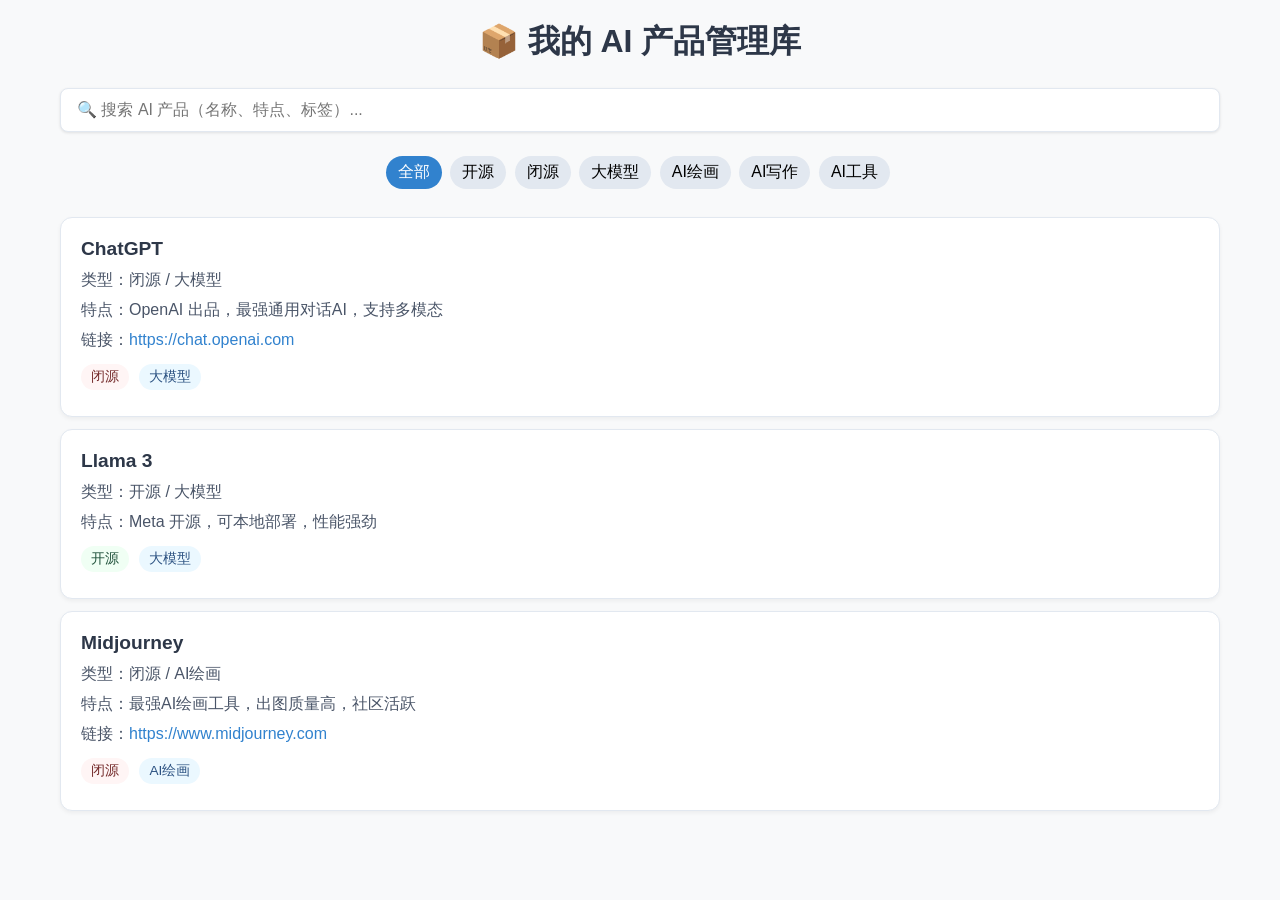
==== index.html @ 5b47f4c7 "Add initial HTML structure for AI product library" ====
<!DOCTYPE html>
<html lang="zh-CN">
<head>
  <meta charset="UTF-8">
  <meta name="viewport" content="width=device-width, initial-scale=1.0">
  <title>我的 AI 产品收藏库</title>
  <style>
    * { box-sizing: border-box; margin: 0; padding: 0; }
    body { 
      font-family: -apple-system, BlinkMacSystemFont, "Segoe UI", Roboto, "Helvetica Neue", Arial, sans-serif; 
      max-width: 1200px; margin: 0 auto; padding: 20px; background: #f8f9fa;
    }
    h1 { color: #2d3748; margin-bottom: 24px; text-align: center; }
    .search { 
      width: 100%; padding: 12px 16px; font-size: 16px; border: 1px solid #e2e8f0; 
      border-radius: 8px; margin-bottom: 24px; box-shadow: 0 1px 3px rgba(0,0,0,0.1);
    }
    .filter-tags { margin-bottom: 20px; text-align: center; }
    .filter-tag { 
      display: inline-block; padding: 6px 12px; margin: 0 4px 8px 0; 
      border-radius: 20px; background: #e2e8f0; cursor: pointer; transition: all 0.2s;
    }
    .filter-tag.active { background: #3182ce; color: white; }
    .item { 
      background: white; border: 1px solid #e2e8f0; padding: 20px; margin: 12px 0; 
      border-radius: 12px; box-shadow: 0 2px 4px rgba(0,0,0,0.05); transition: transform 0.2s;
    }
    .item:hover { transform: translateY(-2px); box-shadow: 0 4px 8px rgba(0,0,0,0.1); }
    .item h3 { color: #2d3748; margin-bottom: 8px; font-size: 1.2rem; }
    .item p { color: #4a5568; margin-bottom: 6px; line-height: 1.5; }
    .item a { color: #3182ce; text-decoration: none; }
    .item a:hover { text-decoration: underline; }
    .tags { margin-top: 12px; }
    .tag { 
      display: inline-block; background: #ebf8ff; color: #2c5282; padding: 4px 10px; 
      border-radius: 16px; font-size: 0.85rem; margin-right: 6px; margin-bottom: 6px;
    }
    .tag.open-source { background: #f0fff4; color: #22543d; }
    .tag.closed-source { background: #fff5f5; color: #742a2a; }
  </style>
</head>
<body>
  <h1>📦 我的 AI 产品管理库</h1>
  <input class="search" id="search" placeholder="🔍 搜索 AI 产品（名称、特点、标签）..." oninput="filter()">

  <div class="filter-tags">
    <span class="filter-tag active" data-filter="all">全部</span>
    <span class="filter-tag" data-filter="开源">开源</span>
    <span class="filter-tag" data-filter="闭源">闭源</span>
    <span class="filter-tag" data-filter="大模型">大模型</span>
    <span class="filter-tag" data-filter="AI绘画">AI绘画</span>
    <span class="filter-tag" data-filter="AI写作">AI写作</span>
    <span class="filter-tag" data-filter="AI工具">AI工具</span>
  </div>

  <div id="list">
    <!-- 👇 你只需要在这里复制粘贴，新增你的AI产品！👇 -->
    <div class="item" data-tags="闭源,大模型">
      <h3>ChatGPT</h3>
      <p>类型：闭源 / 大模型</p>
      <p>特点：OpenAI 出品，最强通用对话AI，支持多模态</p>
      <p>链接：<a href="https://chat.openai.com" target="_blank">https://chat.openai.com</a></p>
      <div class="tags">
        <span class="tag closed-source">闭源</span>
        <span class="tag">大模型</span>
      </div>
    </div>

    <div class="item" data-tags="开源,大模型">
      <h3>Llama 3</h3>
      <p>类型：开源 / 大模型</p>
      <p>特点：Meta 开源，可本地部署，性能强劲</p>
      <div class="tags">
        <span class="tag open-source">开源</span>
        <span class="tag">大模型</span>
      </div>
    </div>

    <div class="item" data-tags="闭源,AI绘画">
      <h3>Midjourney</h3>
      <p>类型：闭源 / AI绘画</p>
      <p>特点：最强AI绘画工具，出图质量高，社区活跃</p>
      <p>链接：<a href="https://www.midjourney.com" target="_blank">https://www.midjourney.com</a></p>
      <div class="tags">
        <span class="tag closed-source">闭源</span>
        <span class="tag">AI绘画</span>
      </div>
    </div>
    <!-- 👆 复制上面的item块，填你的产品就行！👆 -->
  </div>

  <script>
    // 搜索+筛选功能
    function filter() {
      const searchText = document.getElementById("search").value.toLowerCase();
      const activeFilter = document.querySelector(".filter-tag.active").dataset.filter;
      const items = document.querySelectorAll(".item");

      items.forEach(item => {
        const text = item.innerText.toLowerCase();
        const tags = item.dataset.tags;
        const matchSearch = text.includes(searchText);
        const matchFilter = activeFilter === "all" || tags.includes(activeFilter);
        
        item.style.display = (matchSearch && matchFilter) ? "block" : "none";
      });
    }

    // 标签筛选点击事件
    document.querySelectorAll(".filter-tag").forEach(tag => {
      tag.addEventListener("click", () => {
        document.querySelectorAll(".filter-tag").forEach(t => t.classList.remove("active"));
        tag.classList.add("active");
        filter();
      });
    });
  </script>
</body>
</html>
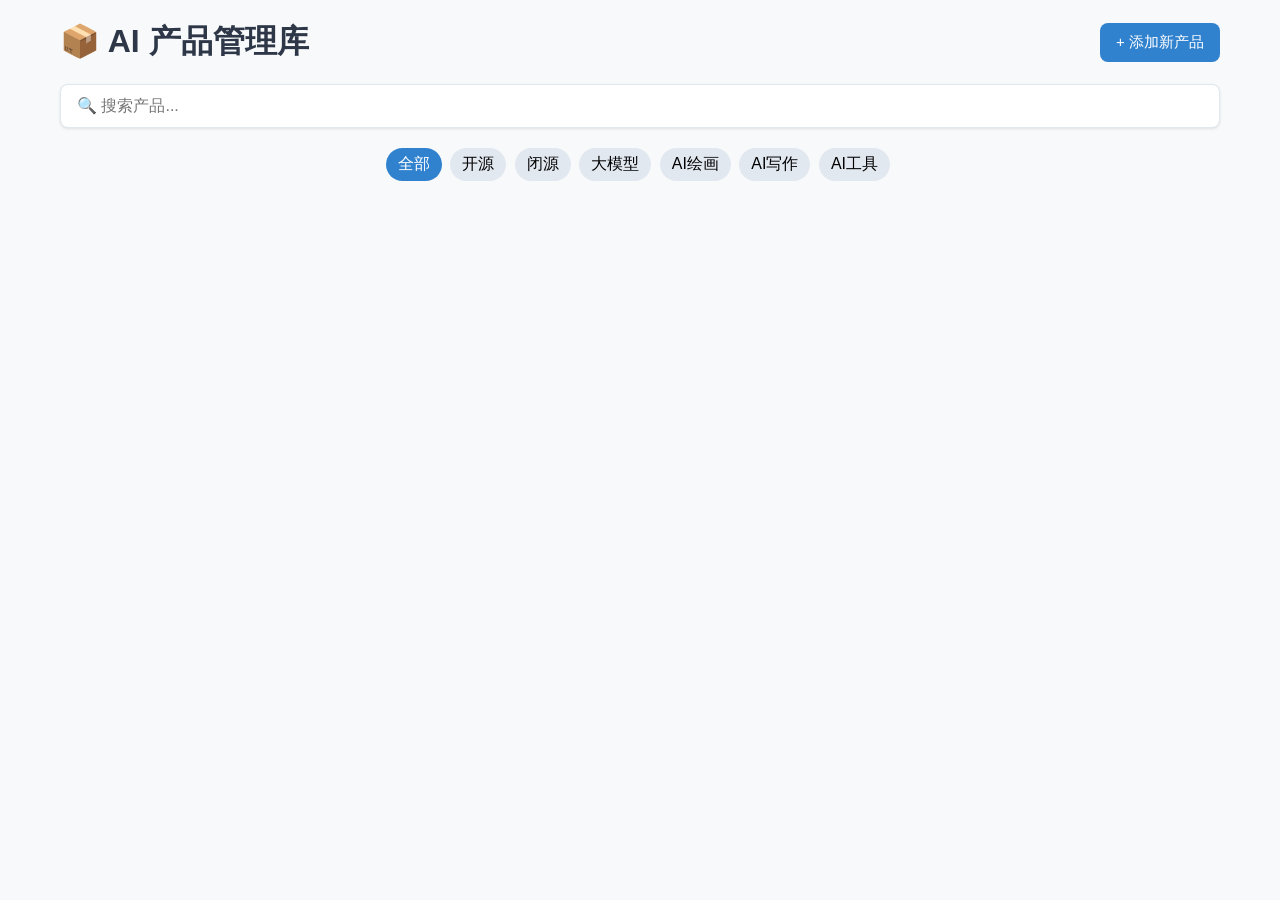
==== commit 61d04ea8: "Update title and enhance layout for AI product management" ====
--- a/index.html
+++ b/index.html
@@ -3,17 +3,24 @@
 <head>
   <meta charset="UTF-8">
   <meta name="viewport" content="width=device-width, initial-scale=1.0">
-  <title>我的 AI 产品收藏库</title>
+  <title>我的 AI 产品管理库</title>
   <style>
     * { box-sizing: border-box; margin: 0; padding: 0; }
     body { 
       font-family: -apple-system, BlinkMacSystemFont, "Segoe UI", Roboto, "Helvetica Neue", Arial, sans-serif; 
       max-width: 1200px; margin: 0 auto; padding: 20px; background: #f8f9fa;
     }
-    h1 { color: #2d3748; margin-bottom: 24px; text-align: center; }
+    .header { display: flex; justify-content: space-between; align-items: center; margin-bottom: 20px; }
+    h1 { color: #2d3748; }
+    .add-btn {
+      background: #3182ce; color: white; border: none; padding: 10px 16px;
+      border-radius: 8px; font-size: 15px; cursor: pointer;
+    }
+    .add-btn:hover { background: #2b6cb0; }
+
     .search { 
       width: 100%; padding: 12px 16px; font-size: 16px; border: 1px solid #e2e8f0; 
-      border-radius: 8px; margin-bottom: 24px; box-shadow: 0 1px 3px rgba(0,0,0,0.1);
+      border-radius: 8px; margin-bottom: 20px; box-shadow: 0 1px 3px rgba(0,0,0,0.1);
     }
     .filter-tags { margin-bottom: 20px; text-align: center; }
     .filter-tag { 
@@ -21,27 +28,49 @@
       border-radius: 20px; background: #e2e8f0; cursor: pointer; transition: all 0.2s;
     }
     .filter-tag.active { background: #3182ce; color: white; }
+
     .item { 
       background: white; border: 1px solid #e2e8f0; padding: 20px; margin: 12px 0; 
-      border-radius: 12px; box-shadow: 0 2px 4px rgba(0,0,0,0.05); transition: transform 0.2s;
+      border-radius: 12px; box-shadow: 0 2px 4px rgba(0,0,0,0.05);
     }
-    .item:hover { transform: translateY(-2px); box-shadow: 0 4px 8px rgba(0,0,0,0.1); }
     .item h3 { color: #2d3748; margin-bottom: 8px; font-size: 1.2rem; }
     .item p { color: #4a5568; margin-bottom: 6px; line-height: 1.5; }
-    .item a { color: #3182ce; text-decoration: none; }
-    .item a:hover { text-decoration: underline; }
+    .item a { color: #3182ce; }
     .tags { margin-top: 12px; }
     .tag { 
       display: inline-block; background: #ebf8ff; color: #2c5282; padding: 4px 10px; 
-      border-radius: 16px; font-size: 0.85rem; margin-right: 6px; margin-bottom: 6px;
+      border-radius: 16px; font-size: 0.85rem; margin-right: 6px;
     }
-    .tag.open-source { background: #f0fff4; color: #22543d; }
-    .tag.closed-source { background: #fff5f5; color: #742a2a; }
+    .tag.open { background: #f0fff4; color: #22543d; }
+    .tag.close { background: #fff5f5; color: #742a2a; }
+
+    /* 弹出表单样式 */
+    .modal {
+      position: fixed; top: 0; left: 0; width: 100%; height: 100%;
+      background: rgba(0,0,0,0.5); display: none; justify-content: center; align-items: center;
+      z-index: 999;
+    }
+    .modal-content {
+      background: white; padding: 24px; border-radius: 12px; width: 90%; max-width: 500px;
+    }
+    .modal-content h3 { margin-bottom: 16px; }
+    .modal-content input, .modal-content textarea, .modal-content select {
+      width: 100%; padding: 10px; margin-bottom: 12px; border: 1px solid #ddd; border-radius: 6px;
+    }
+    .modal-buttons { display: flex; gap: 10px; justify-content: flex-end; }
+    .modal-buttons button { padding: 8px 16px; border-radius: 6px; border: none; cursor: pointer; }
+    .btn-cancel { background: #eee; }
+    .btn-submit { background: #3182ce; color: white; }
   </style>
 </head>
 <body>
-  <h1>📦 我的 AI 产品管理库</h1>
-  <input class="search" id="search" placeholder="🔍 搜索 AI 产品（名称、特点、标签）..." oninput="filter()">
+
+  <div class="header">
+    <h1>📦 AI 产品管理库</h1>
+    <button class="add-btn" onclick="openModal()">+ 添加新产品</button>
+  </div>
+
+  <input class="search" id="search" placeholder="🔍 搜索产品..." oninput="filter()">
 
   <div class="filter-tags">
     <span class="filter-tag active" data-filter="all">全部</span>
@@ -53,67 +82,97 @@
     <span class="filter-tag" data-filter="AI工具">AI工具</span>
   </div>
 
-  <div id="list">
-    <!-- 👇 你只需要在这里复制粘贴，新增你的AI产品！👇 -->
-    <div class="item" data-tags="闭源,大模型">
-      <h3>ChatGPT</h3>
-      <p>类型：闭源 / 大模型</p>
-      <p>特点：OpenAI 出品，最强通用对话AI，支持多模态</p>
-      <p>链接：<a href="https://chat.openai.com" target="_blank">https://chat.openai.com</a></p>
-      <div class="tags">
-        <span class="tag closed-source">闭源</span>
-        <span class="tag">大模型</span>
+  <div id="list"></div>
+
+  <!-- 弹出添加表单 -->
+  <div class="modal" id="modal">
+    <div class="modal-content">
+      <h3>新增 AI 产品</h3>
+      <input type="text" id="name" placeholder="产品名称（必填）">
+      <select id="type">
+        <option value="闭源">闭源</option>
+        <option value="开源">开源</option>
+      </select>
+      <input type="text" id="category" placeholder="分类：大模型/AI绘画/AI写作/AI工具">
+      <textarea id="desc" rows="3" placeholder="产品特点"></textarea>
+      <input type="text" id="link" placeholder="官方链接（可选）">
+      <div class="modal-buttons">
+        <button class="btn-cancel" onclick="closeModal()">取消</button>
+        <button class="btn-submit" onclick="saveItem()">提交保存</button>
       </div>
     </div>
-
-    <div class="item" data-tags="开源,大模型">
-      <h3>Llama 3</h3>
-      <p>类型：开源 / 大模型</p>
-      <p>特点：Meta 开源，可本地部署，性能强劲</p>
-      <div class="tags">
-        <span class="tag open-source">开源</span>
-        <span class="tag">大模型</span>
-      </div>
-    </div>
-
-    <div class="item" data-tags="闭源,AI绘画">
-      <h3>Midjourney</h3>
-      <p>类型：闭源 / AI绘画</p>
-      <p>特点：最强AI绘画工具，出图质量高，社区活跃</p>
-      <p>链接：<a href="https://www.midjourney.com" target="_blank">https://www.midjourney.com</a></p>
-      <div class="tags">
-        <span class="tag closed-source">闭源</span>
-        <span class="tag">AI绘画</span>
-      </div>
-    </div>
-    <!-- 👆 复制上面的item块，填你的产品就行！👆 -->
   </div>
 
   <script>
-    // 搜索+筛选功能
-    function filter() {
-      const searchText = document.getElementById("search").value.toLowerCase();
-      const activeFilter = document.querySelector(".filter-tag.active").dataset.filter;
-      const items = document.querySelectorAll(".item");
+    let items = JSON.parse(localStorage.getItem('aiItems')) || [];
 
-      items.forEach(item => {
-        const text = item.innerText.toLowerCase();
-        const tags = item.dataset.tags;
-        const matchSearch = text.includes(searchText);
-        const matchFilter = activeFilter === "all" || tags.includes(activeFilter);
-        
-        item.style.display = (matchSearch && matchFilter) ? "block" : "none";
+    // 渲染列表
+    function render() {
+      const list = document.getElementById('list');
+      list.innerHTML = '';
+      items.forEach((item, index) => {
+        const div = document.createElement('div');
+        div.className = 'item';
+        div.dataset.tags = `${item.type},${item.category}`;
+        div.innerHTML = `
+          <h3>${item.name}</h3>
+          <p>类型：${item.type} / ${item.category}</p>
+          <p>特点：${item.desc}</p>
+          ${item.link ? `<p>链接：<a href="${item.link}" target="_blank">${item.link}</a></p>` : ''}
+          <div class="tags">
+            <span class="tag ${item.type == '开源' ? 'open' : 'close'}">${item.type}</span>
+            <span class="tag">${item.category}</span>
+          </div>
+        `;
+        list.appendChild(div);
       });
     }
 
-    // 标签筛选点击事件
-    document.querySelectorAll(".filter-tag").forEach(tag => {
-      tag.addEventListener("click", () => {
-        document.querySelectorAll(".filter-tag").forEach(t => t.classList.remove("active"));
-        tag.classList.add("active");
+    // 打开/关闭弹窗
+    function openModal() { document.getElementById('modal').style.display = 'flex'; }
+    function closeModal() { document.getElementById('modal').style.display = 'none'; }
+
+    // 保存产品
+    function saveItem() {
+      const name = document.getElementById('name').value.trim();
+      const type = document.getElementById('type').value;
+      const category = document.getElementById('category').value.trim();
+      const desc = document.getElementById('desc').value.trim();
+      const link = document.getElementById('link').value.trim();
+      if (!name || !category) { alert('请填写名称和分类'); return; }
+      items.unshift({ name, type, category, desc, link });
+      localStorage.setItem('aiItems', JSON.stringify(items));
+      render();
+      closeModal();
+      document.getElementById('name').value = '';
+      document.getElementById('category').value = '';
+      document.getElementById('desc').value = '';
+      document.getElementById('link').value = '';
+    }
+
+    // 搜索筛选
+    function filter() {
+      const s = document.getElementById('search').value.toLowerCase();
+      const activeTag = document.querySelector('.filter-tag.active').dataset.filter;
+      document.querySelectorAll('.item').forEach(item => {
+        const text = item.innerText.toLowerCase();
+        const tags = item.dataset.tags;
+        const matchSearch = text.includes(s);
+        const matchTag = activeTag === 'all' || tags.includes(activeTag);
+        item.style.display = matchSearch && matchTag ? 'block' : 'none';
+      });
+    }
+
+    // 标签点击
+    document.querySelectorAll('.filter-tag').forEach(tag => {
+      tag.addEventListener('click', () => {
+        document.querySelectorAll('.filter-tag').forEach(t => t.classList.remove('active'));
+        tag.classList.add('active');
         filter();
       });
     });
+
+    render();
   </script>
 </body>
 </html>
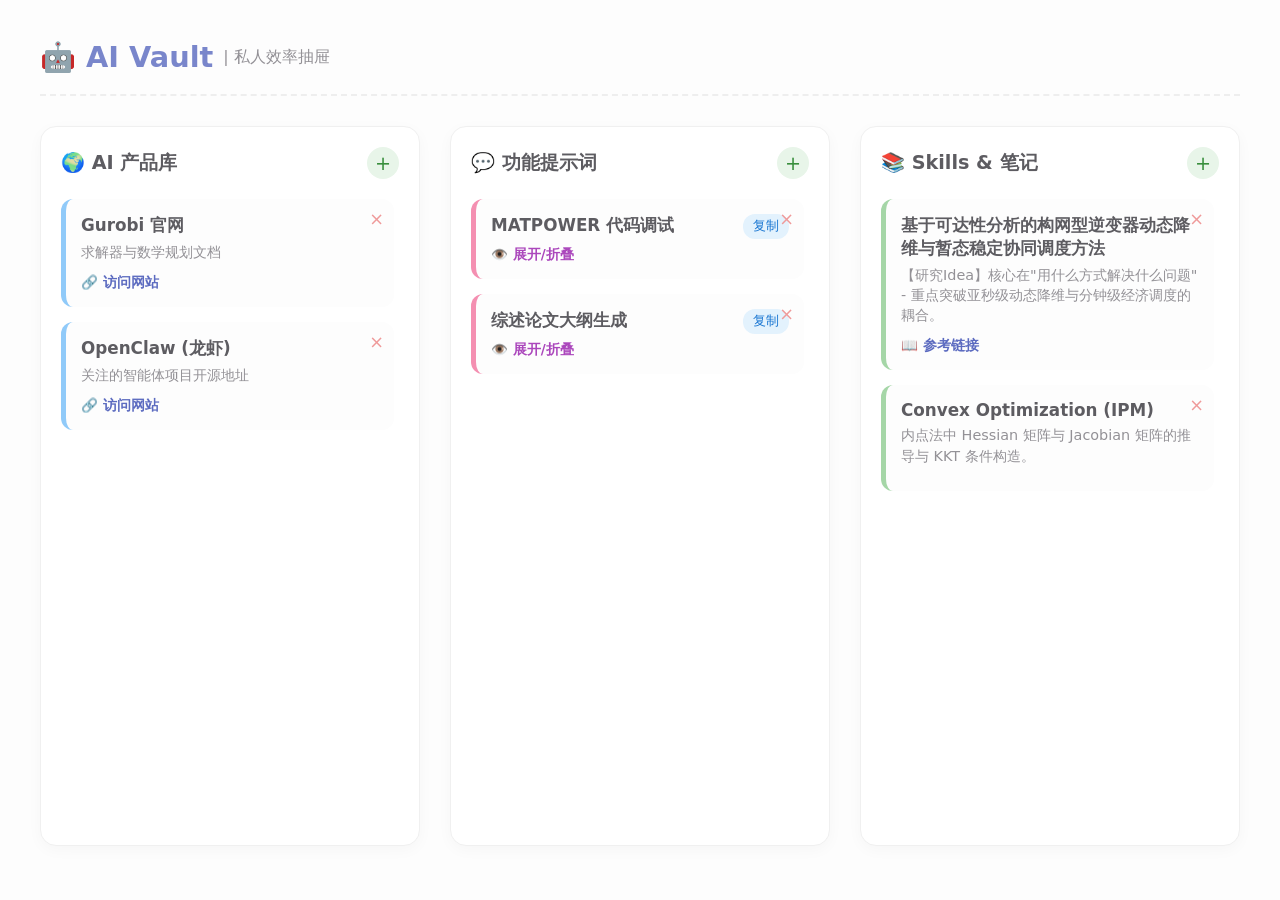
==== commit 331b9470: "Update index.html" ====
--- a/index.html
+++ b/index.html
@@ -1,178 +1,279 @@
 <!DOCTYPE html>
 <html lang="zh-CN">
 <head>
-  <meta charset="UTF-8">
-  <meta name="viewport" content="width=device-width, initial-scale=1.0">
-  <title>我的 AI 产品管理库</title>
-  <style>
-    * { box-sizing: border-box; margin: 0; padding: 0; }
-    body { 
-      font-family: -apple-system, BlinkMacSystemFont, "Segoe UI", Roboto, "Helvetica Neue", Arial, sans-serif; 
-      max-width: 1200px; margin: 0 auto; padding: 20px; background: #f8f9fa;
-    }
-    .header { display: flex; justify-content: space-between; align-items: center; margin-bottom: 20px; }
-    h1 { color: #2d3748; }
-    .add-btn {
-      background: #3182ce; color: white; border: none; padding: 10px 16px;
-      border-radius: 8px; font-size: 15px; cursor: pointer;
-    }
-    .add-btn:hover { background: #2b6cb0; }
-
-    .search { 
-      width: 100%; padding: 12px 16px; font-size: 16px; border: 1px solid #e2e8f0; 
-      border-radius: 8px; margin-bottom: 20px; box-shadow: 0 1px 3px rgba(0,0,0,0.1);
-    }
-    .filter-tags { margin-bottom: 20px; text-align: center; }
-    .filter-tag { 
-      display: inline-block; padding: 6px 12px; margin: 0 4px 8px 0; 
-      border-radius: 20px; background: #e2e8f0; cursor: pointer; transition: all 0.2s;
-    }
-    .filter-tag.active { background: #3182ce; color: white; }
-
-    .item { 
-      background: white; border: 1px solid #e2e8f0; padding: 20px; margin: 12px 0; 
-      border-radius: 12px; box-shadow: 0 2px 4px rgba(0,0,0,0.05);
-    }
-    .item h3 { color: #2d3748; margin-bottom: 8px; font-size: 1.2rem; }
-    .item p { color: #4a5568; margin-bottom: 6px; line-height: 1.5; }
-    .item a { color: #3182ce; }
-    .tags { margin-top: 12px; }
-    .tag { 
-      display: inline-block; background: #ebf8ff; color: #2c5282; padding: 4px 10px; 
-      border-radius: 16px; font-size: 0.85rem; margin-right: 6px;
-    }
-    .tag.open { background: #f0fff4; color: #22543d; }
-    .tag.close { background: #fff5f5; color: #742a2a; }
-
-    /* 弹出表单样式 */
-    .modal {
-      position: fixed; top: 0; left: 0; width: 100%; height: 100%;
-      background: rgba(0,0,0,0.5); display: none; justify-content: center; align-items: center;
-      z-index: 999;
-    }
-    .modal-content {
-      background: white; padding: 24px; border-radius: 12px; width: 90%; max-width: 500px;
-    }
-    .modal-content h3 { margin-bottom: 16px; }
-    .modal-content input, .modal-content textarea, .modal-content select {
-      width: 100%; padding: 10px; margin-bottom: 12px; border: 1px solid #ddd; border-radius: 6px;
-    }
-    .modal-buttons { display: flex; gap: 10px; justify-content: flex-end; }
-    .modal-buttons button { padding: 8px 16px; border-radius: 6px; border: none; cursor: pointer; }
-    .btn-cancel { background: #eee; }
-    .btn-submit { background: #3182ce; color: white; }
-  </style>
+    <meta charset="UTF-8">
+    <meta name="viewport" content="width=device-width, initial-scale=1.0">
+    <title>我的 AI 知识库</title>
+    <style>
+        :root {
+            --bg-color: #fdfdfd;
+            --primary-text: #5d5c61;
+            --secondary-text: #939196;
+            --card-bg: #ffffff;
+            --pastel-blue: #e3f2fd;
+            --pastel-pink: #fce4ec;
+            --pastel-green: #e8f5e9;
+            --pastel-yellow: #fff9c4;
+            --border-radius: 16px;
+            --shadow: 0 4px 15px rgba(0, 0, 0, 0.03);
+        }
+
+        * { box-sizing: border-box; margin: 0; padding: 0; font-family: 'Segoe UI', system-ui, sans-serif; }
+        
+        body { background-color: var(--bg-color); color: var(--primary-text); padding: 20px 40px; }
+        
+        header { display: flex; justify-content: space-between; align-items: center; padding: 20px 0; border-bottom: 2px dashed #eee; margin-bottom: 30px; }
+        header h1 { font-size: 1.8rem; display: flex; align-items: center; gap: 10px; color: #7986cb; }
+        
+        .container { display: grid; grid-template-columns: repeat(3, 1fr); gap: 30px; }
+        
+        /* 栏目通用样式 */
+        .column { background: var(--card-bg); border-radius: var(--border-radius); padding: 20px; box-shadow: var(--shadow); border: 1px solid #f0f0f0; display: flex; flex-direction: column; height: 80vh; }
+        .col-header { display: flex; justify-content: space-between; align-items: center; margin-bottom: 20px; }
+        .col-title { font-size: 1.2rem; font-weight: bold; }
+        .list-container { flex-grow: 1; overflow-y: auto; padding-right: 5px; }
+        
+        /* 滚动条美化 */
+        ::-webkit-scrollbar { width: 6px; }
+        ::-webkit-scrollbar-thumb { background: #e0e0e0; border-radius: 10px; }
+        
+        /* 按钮样式 */
+        .btn-add { background: var(--pastel-green); border: none; color: #388e3c; width: 32px; height: 32px; border-radius: 50%; font-size: 1.2rem; cursor: pointer; transition: 0.2s; }
+        .btn-add:hover { transform: scale(1.1); filter: brightness(0.95); }
+        .btn-copy { background: var(--pastel-blue); border: none; color: #1976d2; padding: 4px 10px; border-radius: 12px; font-size: 0.8rem; cursor: pointer; }
+        
+        /* 卡片具体样式 */
+        .item-card { background: var(--bg-color); border-radius: 12px; padding: 15px; margin-bottom: 15px; border-left: 5px solid transparent; position: relative; }
+        
+        /* 三列的主题色 */
+        .col-products .item-card { border-left-color: #90caf9; }
+        .col-prompts .item-card { border-left-color: #f48fb1; }
+        .col-skills .item-card { border-left-color: #a5d6a7; }
+        
+        .item-title { font-weight: bold; margin-bottom: 5px; font-size: 1.05rem; }
+        .item-desc { font-size: 0.9rem; color: var(--secondary-text); margin-bottom: 10px; line-height: 1.4; }
+        .item-link { color: #5c6bc0; text-decoration: none; font-size: 0.85rem; font-weight: bold; }
+        .item-link:hover { text-decoration: underline; }
+        
+        /* 提示词特化 */
+        .prompt-content { background: #f5f5f5; padding: 10px; border-radius: 8px; font-size: 0.85rem; color: #424242; white-space: pre-wrap; margin-top: 10px; display: none; border: 1px dashed #ccc; }
+        .prompt-toggle { cursor: pointer; font-size: 0.85rem; color: #ab47bc; font-weight: bold; }
+
+        /* 弹窗样式 */
+        .modal { display: none; position: fixed; top: 0; left: 0; width: 100%; height: 100%; background: rgba(0,0,0,0.2); justify-content: center; align-items: center; z-index: 100; }
+        .modal-content { background: white; padding: 30px; border-radius: 20px; width: 400px; box-shadow: 0 10px 30px rgba(0,0,0,0.1); }
+        .modal-content h2 { margin-bottom: 20px; color: #3f51b5; font-size: 1.3rem; }
+        .form-group { margin-bottom: 15px; }
+        .form-group label { display: block; font-size: 0.9rem; margin-bottom: 5px; color: var(--secondary-text); }
+        .form-group input, .form-group textarea { width: 100%; padding: 10px; border: 1px solid #e0e0e0; border-radius: 8px; font-family: inherit; }
+        .form-group textarea { resize: vertical; height: 80px; }
+        .modal-btns { display: flex; justify-content: flex-end; gap: 10px; margin-top: 20px; }
+        .btn-save { background: #7986cb; color: white; border: none; padding: 8px 20px; border-radius: 8px; cursor: pointer; }
+        .btn-cancel { background: #f5f5f5; color: var(--primary-text); border: none; padding: 8px 20px; border-radius: 8px; cursor: pointer; }
+
+        .delete-btn { position: absolute; top: 10px; right: 10px; background: none; border: none; color: #ef9a9a; cursor: pointer; font-size: 1.1rem; }
+        .delete-btn:hover { color: #d32f2f; }
+    </style>
 </head>
 <body>
 
-  <div class="header">
-    <h1>📦 AI 产品管理库</h1>
-    <button class="add-btn" onclick="openModal()">+ 添加新产品</button>
-  </div>
-
-  <input class="search" id="search" placeholder="🔍 搜索产品..." oninput="filter()">
-
-  <div class="filter-tags">
-    <span class="filter-tag active" data-filter="all">全部</span>
-    <span class="filter-tag" data-filter="开源">开源</span>
-    <span class="filter-tag" data-filter="闭源">闭源</span>
-    <span class="filter-tag" data-filter="大模型">大模型</span>
-    <span class="filter-tag" data-filter="AI绘画">AI绘画</span>
-    <span class="filter-tag" data-filter="AI写作">AI写作</span>
-    <span class="filter-tag" data-filter="AI工具">AI工具</span>
-  </div>
-
-  <div id="list"></div>
-
-  <!-- 弹出添加表单 -->
-  <div class="modal" id="modal">
-    <div class="modal-content">
-      <h3>新增 AI 产品</h3>
-      <input type="text" id="name" placeholder="产品名称（必填）">
-      <select id="type">
-        <option value="闭源">闭源</option>
-        <option value="开源">开源</option>
-      </select>
-      <input type="text" id="category" placeholder="分类：大模型/AI绘画/AI写作/AI工具">
-      <textarea id="desc" rows="3" placeholder="产品特点"></textarea>
-      <input type="text" id="link" placeholder="官方链接（可选）">
-      <div class="modal-buttons">
-        <button class="btn-cancel" onclick="closeModal()">取消</button>
-        <button class="btn-submit" onclick="saveItem()">提交保存</button>
-      </div>
+    <header>
+        <h1>🤖 AI Vault <span style="font-size: 1rem; color: var(--secondary-text); font-weight: normal;">| 私人效率抽屉</span></h1>
+    </header>
+
+    <div class="container">
+        <div class="column col-products">
+            <div class="col-header">
+                <span class="col-title">🌍 AI 产品库</span>
+                <button class="btn-add" onclick="openModal('product')">+</button>
+            </div>
+            <div class="list-container" id="productList"></div>
+        </div>
+
+        <div class="column col-prompts">
+            <div class="col-header">
+                <span class="col-title">💬 功能提示词</span>
+                <button class="btn-add" onclick="openModal('prompt')">+</button>
+            </div>
+            <div class="list-container" id="promptList"></div>
+        </div>
+
+        <div class="column col-skills">
+            <div class="col-header">
+                <span class="col-title">📚 Skills & 笔记</span>
+                <button class="btn-add" onclick="openModal('skill')">+</button>
+            </div>
+            <div class="list-container" id="skillList"></div>
+        </div>
     </div>
-  </div>
-
-  <script>
-    let items = JSON.parse(localStorage.getItem('aiItems')) || [];
-
-    // 渲染列表
-    function render() {
-      const list = document.getElementById('list');
-      list.innerHTML = '';
-      items.forEach((item, index) => {
-        const div = document.createElement('div');
-        div.className = 'item';
-        div.dataset.tags = `${item.type},${item.category}`;
-        div.innerHTML = `
-          <h3>${item.name}</h3>
-          <p>类型：${item.type} / ${item.category}</p>
-          <p>特点：${item.desc}</p>
-          ${item.link ? `<p>链接：<a href="${item.link}" target="_blank">${item.link}</a></p>` : ''}
-          <div class="tags">
-            <span class="tag ${item.type == '开源' ? 'open' : 'close'}">${item.type}</span>
-            <span class="tag">${item.category}</span>
-          </div>
-        `;
-        list.appendChild(div);
-      });
-    }
-
-    // 打开/关闭弹窗
-    function openModal() { document.getElementById('modal').style.display = 'flex'; }
-    function closeModal() { document.getElementById('modal').style.display = 'none'; }
-
-    // 保存产品
-    function saveItem() {
-      const name = document.getElementById('name').value.trim();
-      const type = document.getElementById('type').value;
-      const category = document.getElementById('category').value.trim();
-      const desc = document.getElementById('desc').value.trim();
-      const link = document.getElementById('link').value.trim();
-      if (!name || !category) { alert('请填写名称和分类'); return; }
-      items.unshift({ name, type, category, desc, link });
-      localStorage.setItem('aiItems', JSON.stringify(items));
-      render();
-      closeModal();
-      document.getElementById('name').value = '';
-      document.getElementById('category').value = '';
-      document.getElementById('desc').value = '';
-      document.getElementById('link').value = '';
-    }
-
-    // 搜索筛选
-    function filter() {
-      const s = document.getElementById('search').value.toLowerCase();
-      const activeTag = document.querySelector('.filter-tag.active').dataset.filter;
-      document.querySelectorAll('.item').forEach(item => {
-        const text = item.innerText.toLowerCase();
-        const tags = item.dataset.tags;
-        const matchSearch = text.includes(s);
-        const matchTag = activeTag === 'all' || tags.includes(activeTag);
-        item.style.display = matchSearch && matchTag ? 'block' : 'none';
-      });
-    }
-
-    // 标签点击
-    document.querySelectorAll('.filter-tag').forEach(tag => {
-      tag.addEventListener('click', () => {
-        document.querySelectorAll('.filter-tag').forEach(t => t.classList.remove('active'));
-        tag.classList.add('active');
-        filter();
-      });
-    });
-
-    render();
-  </script>
+
+    <div class="modal" id="inputModal">
+        <div class="modal-content">
+            <h2 id="modalTitle">添加新内容</h2>
+            <input type="hidden" id="itemType">
+            
+            <div class="form-group">
+                <label>标题 / 名称</label>
+                <input type="text" id="inputTitle" placeholder="例如：Kimi Chat, 论文润色Prompt...">
+            </div>
+            <div class="form-group">
+                <label>描述 / 提示词正文</label>
+                <textarea id="inputDesc" placeholder="输入介绍或具体Prompt内容..."></textarea>
+            </div>
+            <div class="form-group" id="urlGroup">
+                <label>网址 (可选)</label>
+                <input type="url" id="inputUrl" placeholder="https://...">
+            </div>
+            
+            <div class="modal-btns">
+                <button class="btn-cancel" onclick="closeModal()">取消</button>
+                <button class="btn-save" onclick="saveData()">保存</button>
+            </div>
+        </div>
+    </div>
+
+    <script>
+        // 预设一些初始化数据，供首次打开时预览结构
+        const defaultData = {
+            products: [
+                { id: 1, title: 'Gurobi 官网', desc: '求解器与数学规划文档', url: 'https://www.gurobi.com/' },
+                { id: 2, title: 'OpenClaw (龙虾)', desc: '关注的智能体项目开源地址', url: '#' }
+            ],
+            prompts: [
+                { id: 1, title: 'MATPOWER 代码调试', desc: '请帮我检查基于 IEEE 39 节点系统的 SOCP 松弛代码。注意成本系数存放在 mpc.gencost 字段中，而不是其它变量名。' },
+                { id: 2, title: '综述论文大纲生成', desc: '我正在写《大模型在电力系统中的应用》的综述论文。请帮我生成大纲，必须包含大模型结合 RAG 技术在电力调度中的应用章节。' }
+            ],
+            skills: [
+                { id: 1, title: '基于可达性分析的构网型逆变器动态降维与暂态稳定协同调度方法', desc: '【研究Idea】核心在"用什么方式解决什么问题" - 重点突破亚秒级动态降维与分钟级经济调度的耦合。', url: '#' },
+                { id: 2, title: 'Convex Optimization (IPM)', desc: '内点法中 Hessian 矩阵与 Jacobian 矩阵的推导与 KKT 条件构造。', url: '' }
+            ]
+        };
+
+        // 从 LocalStorage 加载数据，如果没有则使用默认数据
+        let db = JSON.parse(localStorage.getItem('ai_vault_data'));
+        if (!db) {
+            db = defaultData;
+            saveToLocal();
+        }
+
+        // 保存到本地存储
+        function saveToLocal() {
+            localStorage.setItem('ai_vault_data', JSON.stringify(db));
+        }
+
+        // 渲染产品列表
+        function renderProducts() {
+            const container = document.getElementById('productList');
+            container.innerHTML = db.products.map(item => `
+                <div class="item-card">
+                    <button class="delete-btn" onclick="deleteItem('products', ${item.id})">×</button>
+                    <div class="item-title">${item.title}</div>
+                    <div class="item-desc">${item.desc}</div>
+                    ${item.url ? `<a href="${item.url}" target="_blank" class="item-link">🔗 访问网站</a>` : ''}
+                </div>
+            `).join('');
+        }
+
+        // 渲染提示词列表
+        function renderPrompts() {
+            const container = document.getElementById('promptList');
+            container.innerHTML = db.prompts.map(item => `
+                <div class="item-card">
+                    <button class="delete-btn" onclick="deleteItem('prompts', ${item.id})">×</button>
+                    <div class="item-title" style="display:flex; justify-content:space-between;">
+                        ${item.title}
+                        <button class="btn-copy" onclick="copyText('${encodeURIComponent(item.desc)}')">复制</button>
+                    </div>
+                    <span class="prompt-toggle" onclick="togglePrompt('prompt-${item.id}')">👁️ 展开/折叠</span>
+                    <div class="prompt-content" id="prompt-${item.id}">${item.desc}</div>
+                </div>
+            `).join('');
+        }
+
+        // 渲染技能列表
+        function renderSkills() {
+            const container = document.getElementById('skillList');
+            container.innerHTML = db.skills.map(item => `
+                <div class="item-card">
+                    <button class="delete-btn" onclick="deleteItem('skills', ${item.id})">×</button>
+                    <div class="item-title">${item.title}</div>
+                    <div class="item-desc">${item.desc}</div>
+                    ${item.url ? `<a href="${item.url}" target="_blank" class="item-link">📖 参考链接</a>` : ''}
+                </div>
+            `).join('');
+        }
+
+        // 初始化渲染
+        function initRender() {
+            renderProducts();
+            renderPrompts();
+            renderSkills();
+        }
+
+        // 弹窗逻辑
+        function openModal(type) {
+            document.getElementById('inputModal').style.display = 'flex';
+            document.getElementById('itemType').value = type;
+            document.getElementById('inputTitle').value = '';
+            document.getElementById('inputDesc').value = '';
+            document.getElementById('inputUrl').value = '';
+            
+            const titles = { 'product': '添加 AI 产品', 'prompt': '添加提示词', 'skill': '添加 Skill / 笔记' };
+            document.getElementById('modalTitle').innerText = titles[type];
+            
+            // 提示词不需要 URL 字段
+            document.getElementById('urlGroup').style.display = type === 'prompt' ? 'none' : 'block';
+        }
+
+        function closeModal() {
+            document.getElementById('inputModal').style.display = 'none';
+        }
+
+        // 保存新数据
+        function saveData() {
+            const type = document.getElementById('itemType').value;
+            const title = document.getElementById('inputTitle').value;
+            const desc = document.getElementById('inputDesc').value;
+            const url = document.getElementById('inputUrl').value;
+
+            if (!title) return alert('标题不能为空！');
+
+            const newItem = { id: Date.now(), title, desc, url };
+
+            if (type === 'product') db.products.unshift(newItem);
+            if (type === 'prompt') db.prompts.unshift(newItem);
+            if (type === 'skill') db.skills.unshift(newItem);
+
+            saveToLocal();
+            initRender();
+            closeModal();
+        }
+
+        // 删除功能
+        function deleteItem(category, id) {
+            if(confirm('确定要删除这条记录吗？')) {
+                db[category] = db[category].filter(item => item.id !== id);
+                saveToLocal();
+                initRender();
+            }
+        }
+
+        // 展开/折叠提示词
+        function togglePrompt(id) {
+            const el = document.getElementById(id);
+            el.style.display = el.style.display === 'block' ? 'none' : 'block';
+        }
+
+        // 复制提示词内容
+        function copyText(encodedText) {
+            const text = decodeURIComponent(encodedText);
+            navigator.clipboard.writeText(text).then(() => {
+                alert('已复制到剪贴板！');
+            });
+        }
+
+        // 启动渲染
+        initRender();
+    </script>
 </body>
 </html>
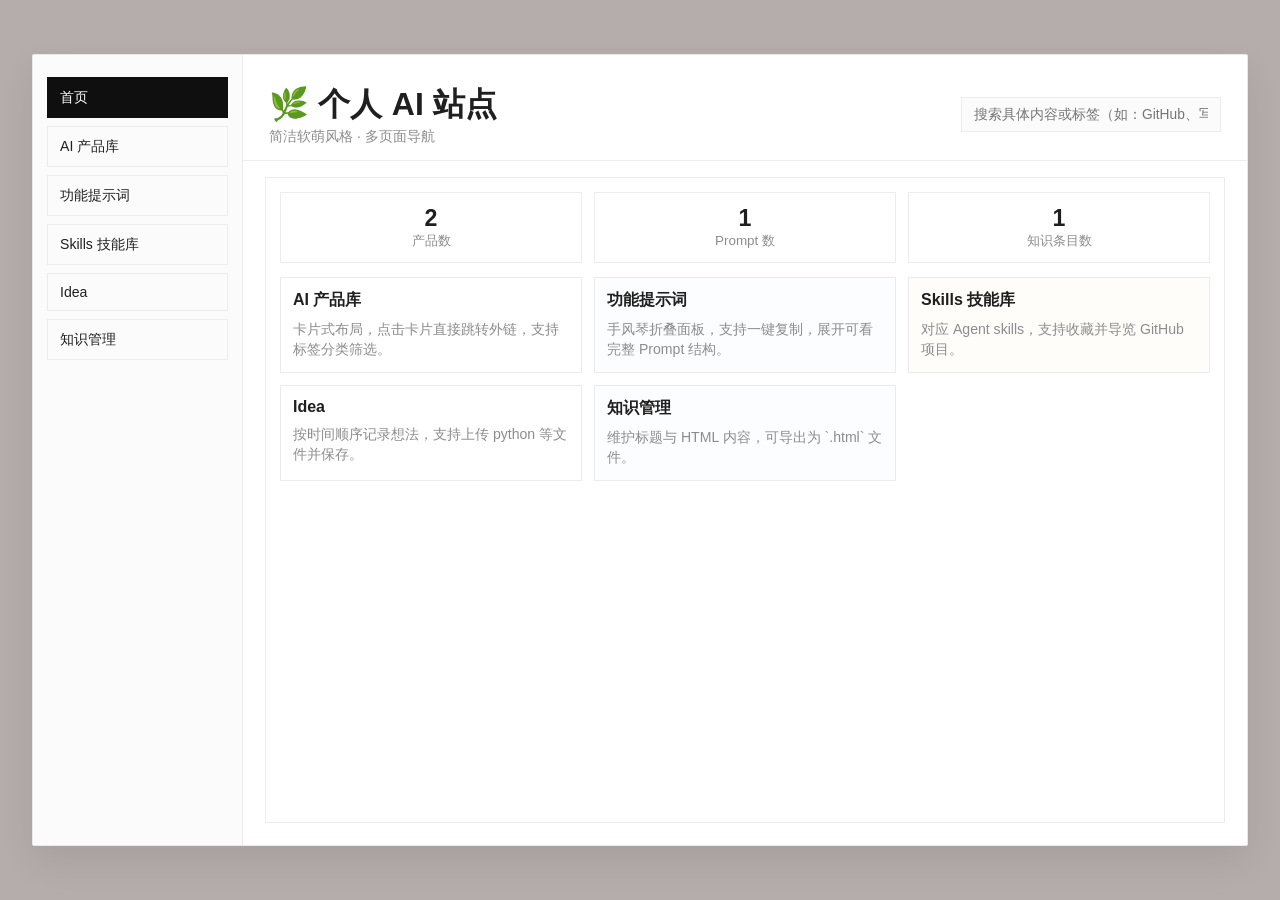
==== commit eeebe218: "Add files via upload" ====
--- a/index.html
+++ b/index.html
@@ -1,279 +1,138 @@
 <!DOCTYPE html>
 <html lang="zh-CN">
 <head>
-    <meta charset="UTF-8">
-    <meta name="viewport" content="width=device-width, initial-scale=1.0">
-    <title>我的 AI 知识库</title>
-    <style>
-        :root {
-            --bg-color: #fdfdfd;
-            --primary-text: #5d5c61;
-            --secondary-text: #939196;
-            --card-bg: #ffffff;
-            --pastel-blue: #e3f2fd;
-            --pastel-pink: #fce4ec;
-            --pastel-green: #e8f5e9;
-            --pastel-yellow: #fff9c4;
-            --border-radius: 16px;
-            --shadow: 0 4px 15px rgba(0, 0, 0, 0.03);
-        }
-
-        * { box-sizing: border-box; margin: 0; padding: 0; font-family: 'Segoe UI', system-ui, sans-serif; }
-        
-        body { background-color: var(--bg-color); color: var(--primary-text); padding: 20px 40px; }
-        
-        header { display: flex; justify-content: space-between; align-items: center; padding: 20px 0; border-bottom: 2px dashed #eee; margin-bottom: 30px; }
-        header h1 { font-size: 1.8rem; display: flex; align-items: center; gap: 10px; color: #7986cb; }
-        
-        .container { display: grid; grid-template-columns: repeat(3, 1fr); gap: 30px; }
-        
-        /* 栏目通用样式 */
-        .column { background: var(--card-bg); border-radius: var(--border-radius); padding: 20px; box-shadow: var(--shadow); border: 1px solid #f0f0f0; display: flex; flex-direction: column; height: 80vh; }
-        .col-header { display: flex; justify-content: space-between; align-items: center; margin-bottom: 20px; }
-        .col-title { font-size: 1.2rem; font-weight: bold; }
-        .list-container { flex-grow: 1; overflow-y: auto; padding-right: 5px; }
-        
-        /* 滚动条美化 */
-        ::-webkit-scrollbar { width: 6px; }
-        ::-webkit-scrollbar-thumb { background: #e0e0e0; border-radius: 10px; }
-        
-        /* 按钮样式 */
-        .btn-add { background: var(--pastel-green); border: none; color: #388e3c; width: 32px; height: 32px; border-radius: 50%; font-size: 1.2rem; cursor: pointer; transition: 0.2s; }
-        .btn-add:hover { transform: scale(1.1); filter: brightness(0.95); }
-        .btn-copy { background: var(--pastel-blue); border: none; color: #1976d2; padding: 4px 10px; border-radius: 12px; font-size: 0.8rem; cursor: pointer; }
-        
-        /* 卡片具体样式 */
-        .item-card { background: var(--bg-color); border-radius: 12px; padding: 15px; margin-bottom: 15px; border-left: 5px solid transparent; position: relative; }
-        
-        /* 三列的主题色 */
-        .col-products .item-card { border-left-color: #90caf9; }
-        .col-prompts .item-card { border-left-color: #f48fb1; }
-        .col-skills .item-card { border-left-color: #a5d6a7; }
-        
-        .item-title { font-weight: bold; margin-bottom: 5px; font-size: 1.05rem; }
-        .item-desc { font-size: 0.9rem; color: var(--secondary-text); margin-bottom: 10px; line-height: 1.4; }
-        .item-link { color: #5c6bc0; text-decoration: none; font-size: 0.85rem; font-weight: bold; }
-        .item-link:hover { text-decoration: underline; }
-        
-        /* 提示词特化 */
-        .prompt-content { background: #f5f5f5; padding: 10px; border-radius: 8px; font-size: 0.85rem; color: #424242; white-space: pre-wrap; margin-top: 10px; display: none; border: 1px dashed #ccc; }
-        .prompt-toggle { cursor: pointer; font-size: 0.85rem; color: #ab47bc; font-weight: bold; }
-
-        /* 弹窗样式 */
-        .modal { display: none; position: fixed; top: 0; left: 0; width: 100%; height: 100%; background: rgba(0,0,0,0.2); justify-content: center; align-items: center; z-index: 100; }
-        .modal-content { background: white; padding: 30px; border-radius: 20px; width: 400px; box-shadow: 0 10px 30px rgba(0,0,0,0.1); }
-        .modal-content h2 { margin-bottom: 20px; color: #3f51b5; font-size: 1.3rem; }
-        .form-group { margin-bottom: 15px; }
-        .form-group label { display: block; font-size: 0.9rem; margin-bottom: 5px; color: var(--secondary-text); }
-        .form-group input, .form-group textarea { width: 100%; padding: 10px; border: 1px solid #e0e0e0; border-radius: 8px; font-family: inherit; }
-        .form-group textarea { resize: vertical; height: 80px; }
-        .modal-btns { display: flex; justify-content: flex-end; gap: 10px; margin-top: 20px; }
-        .btn-save { background: #7986cb; color: white; border: none; padding: 8px 20px; border-radius: 8px; cursor: pointer; }
-        .btn-cancel { background: #f5f5f5; color: var(--primary-text); border: none; padding: 8px 20px; border-radius: 8px; cursor: pointer; }
-
-        .delete-btn { position: absolute; top: 10px; right: 10px; background: none; border: none; color: #ef9a9a; cursor: pointer; font-size: 1.1rem; }
-        .delete-btn:hover { color: #d32f2f; }
-    </style>
+  <meta charset="UTF-8">
+  <meta name="viewport" content="width=device-width, initial-scale=1.0">
+  <title>AI 个人站点</title>
+  <link rel="stylesheet" href="styles.css">
 </head>
 <body>
+  <main class="page">
+    <header class="topbar">
+      <div>
+        <h1>🌿 个人 AI 站点</h1>
+        <p class="subtitle">简洁软萌风格 · 多页面导航</p>
+      </div>
+      <div class="topbar-right">
+        <input id="homeSearch" class="search-input" placeholder="搜索具体内容或标签（如：GitHub、写作、国产）">
+      </div>
+    </header>
+    <nav class="nav" id="nav"></nav>
+    <section class="panel">
+      <div class="stats-grid" id="stats"></div>
+      <div class="search-results hidden" id="searchResults"></div>
+      <div class="grid" id="homeCards">
+        <a class="card" data-name="AI 产品库 产品 标签 筛选 外链" href="products.html" style="text-decoration:none;color:inherit;">
+          <h3>AI 产品库</h3>
+          <p>卡片式布局，点击卡片直接跳转外链，支持标签分类筛选。</p>
+        </a>
+        <a class="card" data-name="功能提示词 prompt 手风琴 一键复制 分类" href="prompts.html" style="text-decoration:none;color:inherit;">
+          <h3>功能提示词</h3>
+          <p>手风琴折叠面板，支持一键复制，展开可看完整 Prompt 结构。</p>
+        </a>
+        <a class="card" data-name="Skills 技能库 Agent github 项目" href="skills.html" style="text-decoration:none;color:inherit;">
+          <h3>Skills 技能库</h3>
+          <p>对应 Agent skills，支持收藏并导览 GitHub 项目。</p>
+        </a>
+        <a class="card" data-name="Idea 想法 时间 文件 上传 python" href="ideas.html" style="text-decoration:none;color:inherit;">
+          <h3>Idea</h3>
+          <p>按时间顺序记录想法，支持上传 python 等文件并保存。</p>
+        </a>
+        <a class="card" data-name="知识管理 html 文件 上传 导出" href="knowledge.html" style="text-decoration:none;color:inherit;">
+          <h3>知识管理</h3>
+          <p>维护标题与 HTML 内容，可导出为 `.html` 文件。</p>
+        </a>
+      </div>
+    </section>
+  </main>
+  <script src="app.js"></script>
+  <script>
+    document.getElementById("nav").innerHTML = navHTML("index.html");
+    const db = loadDB();
+    const stats = [
+      { label: "产品数", count: (db.products || []).length },
+      { label: "Prompt 数", count: (db.prompts || []).length },
+      { label: "知识条目数", count: (db.knowledge || []).length }
+    ];
+    document.getElementById("stats").innerHTML = stats
+      .map((s) => `<div class="stat-card"><div class="k">${s.count}</div><div class="t">${s.label}</div></div>`)
+      .join("");
 
-    <header>
-        <h1>🤖 AI Vault <span style="font-size: 1rem; color: var(--secondary-text); font-weight: normal;">| 私人效率抽屉</span></h1>
-    </header>
+    const searchInput = document.getElementById("homeSearch");
+    const searchResults = document.getElementById("searchResults");
+    const cards = Array.from(document.querySelectorAll("#homeCards .card"));
+    
+    function makeSearchSource() {
+      const items = [];
+      (db.products || []).forEach((item) => {
+        items.push({
+          page: "products.html",
+          module: "AI 产品库",
+          title: item.title || "",
+          text: [item.title, item.desc, ...(item.tags || []), item.url].join(" "),
+          tags: item.tags || []
+        });
+      });
+      (db.prompts || []).forEach((item) => {
+        items.push({
+          page: "prompts.html",
+          module: "功能提示词",
+          title: item.title || "",
+          text: [item.title, item.category, item.summary, item.prompt].join(" "),
+          tags: [item.category || "未分类"]
+        });
+      });
+      (db.skills || []).forEach((item) => {
+        items.push({
+          page: "skills.html",
+          module: "Skills 技能库",
+          title: item.title || "",
+          text: [item.title, item.desc, ...(item.tags || []), item.url].join(" "),
+          tags: item.tags || []
+        });
+      });
+      (db.ideas || []).forEach((item) => {
+        items.push({
+          page: "ideas.html",
+          module: "Idea",
+          title: item.title || "",
+          text: [item.title, item.content, ...(item.files || []).map((f) => f.name)].join(" "),
+          tags: ["想法", "文件"]
+        });
+      });
+      (db.knowledge || []).forEach((item) => {
+        items.push({
+          page: "knowledge.html",
+          module: "知识管理",
+          title: item.title || "",
+          text: [item.title, item.fileName].join(" "),
+          tags: ["html", "知识"]
+        });
+      });
+      return items;
+    }
 
-    <div class="container">
-        <div class="column col-products">
-            <div class="col-header">
-                <span class="col-title">🌍 AI 产品库</span>
-                <button class="btn-add" onclick="openModal('product')">+</button>
-            </div>
-            <div class="list-container" id="productList"></div>
-        </div>
+    searchInput.addEventListener("input", () => {
+      const keyword = searchInput.value.trim().toLowerCase();
+      if (!keyword) {
+        cards.forEach((card) => (card.style.display = ""));
+        searchResults.classList.add("hidden");
+        searchResults.innerHTML = "";
+        return;
+      }
 
-        <div class="column col-prompts">
-            <div class="col-header">
-                <span class="col-title">💬 功能提示词</span>
-                <button class="btn-add" onclick="openModal('prompt')">+</button>
-            </div>
-            <div class="list-container" id="promptList"></div>
-        </div>
-
-        <div class="column col-skills">
-            <div class="col-header">
-                <span class="col-title">📚 Skills & 笔记</span>
-                <button class="btn-add" onclick="openModal('skill')">+</button>
-            </div>
-            <div class="list-container" id="skillList"></div>
-        </div>
-    </div>
-
-    <div class="modal" id="inputModal">
-        <div class="modal-content">
-            <h2 id="modalTitle">添加新内容</h2>
-            <input type="hidden" id="itemType">
-            
-            <div class="form-group">
-                <label>标题 / 名称</label>
-                <input type="text" id="inputTitle" placeholder="例如：Kimi Chat, 论文润色Prompt...">
-            </div>
-            <div class="form-group">
-                <label>描述 / 提示词正文</label>
-                <textarea id="inputDesc" placeholder="输入介绍或具体Prompt内容..."></textarea>
-            </div>
-            <div class="form-group" id="urlGroup">
-                <label>网址 (可选)</label>
-                <input type="url" id="inputUrl" placeholder="https://...">
-            </div>
-            
-            <div class="modal-btns">
-                <button class="btn-cancel" onclick="closeModal()">取消</button>
-                <button class="btn-save" onclick="saveData()">保存</button>
-            </div>
-        </div>
-    </div>
-
-    <script>
-        // 预设一些初始化数据，供首次打开时预览结构
-        const defaultData = {
-            products: [
-                { id: 1, title: 'Gurobi 官网', desc: '求解器与数学规划文档', url: 'https://www.gurobi.com/' },
-                { id: 2, title: 'OpenClaw (龙虾)', desc: '关注的智能体项目开源地址', url: '#' }
-            ],
-            prompts: [
-                { id: 1, title: 'MATPOWER 代码调试', desc: '请帮我检查基于 IEEE 39 节点系统的 SOCP 松弛代码。注意成本系数存放在 mpc.gencost 字段中，而不是其它变量名。' },
-                { id: 2, title: '综述论文大纲生成', desc: '我正在写《大模型在电力系统中的应用》的综述论文。请帮我生成大纲，必须包含大模型结合 RAG 技术在电力调度中的应用章节。' }
-            ],
-            skills: [
-                { id: 1, title: '基于可达性分析的构网型逆变器动态降维与暂态稳定协同调度方法', desc: '【研究Idea】核心在"用什么方式解决什么问题" - 重点突破亚秒级动态降维与分钟级经济调度的耦合。', url: '#' },
-                { id: 2, title: 'Convex Optimization (IPM)', desc: '内点法中 Hessian 矩阵与 Jacobian 矩阵的推导与 KKT 条件构造。', url: '' }
-            ]
-        };
-
-        // 从 LocalStorage 加载数据，如果没有则使用默认数据
-        let db = JSON.parse(localStorage.getItem('ai_vault_data'));
-        if (!db) {
-            db = defaultData;
-            saveToLocal();
-        }
-
-        // 保存到本地存储
-        function saveToLocal() {
-            localStorage.setItem('ai_vault_data', JSON.stringify(db));
-        }
-
-        // 渲染产品列表
-        function renderProducts() {
-            const container = document.getElementById('productList');
-            container.innerHTML = db.products.map(item => `
-                <div class="item-card">
-                    <button class="delete-btn" onclick="deleteItem('products', ${item.id})">×</button>
-                    <div class="item-title">${item.title}</div>
-                    <div class="item-desc">${item.desc}</div>
-                    ${item.url ? `<a href="${item.url}" target="_blank" class="item-link">🔗 访问网站</a>` : ''}
-                </div>
-            `).join('');
-        }
-
-        // 渲染提示词列表
-        function renderPrompts() {
-            const container = document.getElementById('promptList');
-            container.innerHTML = db.prompts.map(item => `
-                <div class="item-card">
-                    <button class="delete-btn" onclick="deleteItem('prompts', ${item.id})">×</button>
-                    <div class="item-title" style="display:flex; justify-content:space-between;">
-                        ${item.title}
-                        <button class="btn-copy" onclick="copyText('${encodeURIComponent(item.desc)}')">复制</button>
-                    </div>
-                    <span class="prompt-toggle" onclick="togglePrompt('prompt-${item.id}')">👁️ 展开/折叠</span>
-                    <div class="prompt-content" id="prompt-${item.id}">${item.desc}</div>
-                </div>
-            `).join('');
-        }
-
-        // 渲染技能列表
-        function renderSkills() {
-            const container = document.getElementById('skillList');
-            container.innerHTML = db.skills.map(item => `
-                <div class="item-card">
-                    <button class="delete-btn" onclick="deleteItem('skills', ${item.id})">×</button>
-                    <div class="item-title">${item.title}</div>
-                    <div class="item-desc">${item.desc}</div>
-                    ${item.url ? `<a href="${item.url}" target="_blank" class="item-link">📖 参考链接</a>` : ''}
-                </div>
-            `).join('');
-        }
-
-        // 初始化渲染
-        function initRender() {
-            renderProducts();
-            renderPrompts();
-            renderSkills();
-        }
-
-        // 弹窗逻辑
-        function openModal(type) {
-            document.getElementById('inputModal').style.display = 'flex';
-            document.getElementById('itemType').value = type;
-            document.getElementById('inputTitle').value = '';
-            document.getElementById('inputDesc').value = '';
-            document.getElementById('inputUrl').value = '';
-            
-            const titles = { 'product': '添加 AI 产品', 'prompt': '添加提示词', 'skill': '添加 Skill / 笔记' };
-            document.getElementById('modalTitle').innerText = titles[type];
-            
-            // 提示词不需要 URL 字段
-            document.getElementById('urlGroup').style.display = type === 'prompt' ? 'none' : 'block';
-        }
-
-        function closeModal() {
-            document.getElementById('inputModal').style.display = 'none';
-        }
-
-        // 保存新数据
-        function saveData() {
-            const type = document.getElementById('itemType').value;
-            const title = document.getElementById('inputTitle').value;
-            const desc = document.getElementById('inputDesc').value;
-            const url = document.getElementById('inputUrl').value;
-
-            if (!title) return alert('标题不能为空！');
-
-            const newItem = { id: Date.now(), title, desc, url };
-
-            if (type === 'product') db.products.unshift(newItem);
-            if (type === 'prompt') db.prompts.unshift(newItem);
-            if (type === 'skill') db.skills.unshift(newItem);
-
-            saveToLocal();
-            initRender();
-            closeModal();
-        }
-
-        // 删除功能
-        function deleteItem(category, id) {
-            if(confirm('确定要删除这条记录吗？')) {
-                db[category] = db[category].filter(item => item.id !== id);
-                saveToLocal();
-                initRender();
-            }
-        }
-
-        // 展开/折叠提示词
-        function togglePrompt(id) {
-            const el = document.getElementById(id);
-            el.style.display = el.style.display === 'block' ? 'none' : 'block';
-        }
-
-        // 复制提示词内容
-        function copyText(encodedText) {
-            const text = decodeURIComponent(encodedText);
-            navigator.clipboard.writeText(text).then(() => {
-                alert('已复制到剪贴板！');
-            });
-        }
-
-        // 启动渲染
-        initRender();
-    </script>
+      cards.forEach((card) => (card.style.display = "none"));
+      const results = makeSearchSource().filter((item) => item.text.toLowerCase().includes(keyword));
+      searchResults.classList.remove("hidden");
+      searchResults.innerHTML = results.length
+        ? results.slice(0, 12).map((item) => `
+            <a class="search-result-item" href="${item.page}" style="text-decoration:none;color:inherit;display:block;">
+              <div><strong>${escapeHTML(item.title || "未命名条目")}</strong></div>
+              <div class="meta">${escapeHTML(item.module)} · 标签：${escapeHTML((item.tags || []).join(" / ") || "无")}</div>
+            </a>
+          `).join("")
+        : `<div class="search-result-item"><div>未找到匹配内容</div><div class="meta">试试标题、标签或描述关键词</div></div>`;
+    });
+  </script>
 </body>
 </html>
--- a/styles.css
+++ b/styles.css
@@ -0,0 +1,423 @@
+:root {
+  --bg-color: #b5adab;
+  --board-bg: #ffffff;
+  --panel-bg: #ffffff;
+  --text-main: #1f1f1f;
+  --text-secondary: #8c8c8c;
+  --primary: #0f0f0f;
+  --primary-deep: #000000;
+  --accent: #f5f5f5;
+  --accent-blue: #f2f6ff;
+  --accent-pink: #fff3f7;
+  --accent-yellow: #fff8e8;
+  --border: #ececec;
+  --shadow: 0 16px 34px rgba(0, 0, 0, 0.08);
+  --radius: 0px;
+}
+
+* {
+  box-sizing: border-box;
+  margin: 0;
+  padding: 0;
+  font-family: "Segoe UI", "PingFang SC", "Microsoft YaHei", sans-serif;
+}
+
+body {
+  background: var(--bg-color);
+  color: var(--text-main);
+  min-height: 100vh;
+  display: flex;
+  align-items: center;
+  justify-content: center;
+  padding: 24px;
+}
+
+.page {
+  width: min(1280px, 95vw);
+  min-height: min(88vh, 820px);
+  background: var(--board-bg);
+  border: 1px solid #e9e9e9;
+  box-shadow: var(--shadow);
+  display: grid;
+  grid-template-columns: 210px 1fr;
+  grid-template-rows: auto auto 1fr;
+  border-radius: 2px;
+  overflow: hidden;
+}
+
+.topbar {
+  grid-column: 2;
+  grid-row: 1;
+  display: flex;
+  gap: 12px;
+  justify-content: space-between;
+  align-items: center;
+  padding: 28px 26px 14px;
+  border-bottom: 1px solid var(--border);
+}
+
+h1 {
+  font-size: 2rem;
+  letter-spacing: 0.2px;
+}
+
+.subtitle {
+  color: var(--text-secondary);
+  font-size: 0.88rem;
+}
+
+.topbar-right {
+  display: flex;
+  align-items: center;
+  gap: 10px;
+}
+
+.search-input {
+  width: 260px;
+  border: 1px solid var(--border);
+  background: #fbfbfb;
+  padding: 9px 12px;
+  font-size: 0.86rem;
+}
+
+.stats-grid {
+  display: grid;
+  grid-template-columns: repeat(3, minmax(120px, 1fr));
+  gap: 12px;
+  margin-bottom: 14px;
+}
+
+.stat-card {
+  border: 1px solid var(--border);
+  background: #ffffff;
+  padding: 12px;
+  text-align: center;
+}
+
+.stat-card .k {
+  font-size: 1.45rem;
+  font-weight: 600;
+}
+
+.stat-card .t {
+  color: var(--text-secondary);
+  font-size: 0.84rem;
+  text-align: center;
+}
+
+.search-results {
+  margin-bottom: 14px;
+}
+
+.search-result-item {
+  border: 1px solid var(--border);
+  background: #fff;
+  padding: 10px 12px;
+  margin-bottom: 8px;
+}
+
+.search-result-item .meta {
+  font-size: 0.8rem;
+  color: var(--text-secondary);
+}
+
+.nav {
+  grid-column: 1;
+  grid-row: 1 / span 3;
+  display: flex;
+  flex-direction: column;
+  gap: 8px;
+  border-right: 1px solid var(--border);
+  padding: 22px 14px;
+  background: #fbfbfb;
+}
+
+.nav a {
+  text-decoration: none;
+  color: var(--text-main);
+  background: transparent;
+  border: 1px solid var(--border);
+  border-radius: 0;
+  padding: 10px 12px;
+  font-size: 0.88rem;
+}
+
+.nav a.active,
+.nav a:hover {
+  background: #0f0f0f;
+  border-color: #0f0f0f;
+  color: #ffffff;
+}
+
+.panel {
+  grid-column: 2;
+  grid-row: 3;
+  background: var(--panel-bg);
+  border: 1px solid var(--border);
+  border-radius: 0;
+  box-shadow: none;
+  margin: 16px 22px 22px;
+  padding: 14px;
+}
+
+.panel.soft {
+  background: #ffffff;
+}
+
+.toolbar {
+  display: flex;
+  justify-content: space-between;
+  align-items: center;
+  gap: 12px;
+  margin-bottom: 14px;
+  flex-wrap: wrap;
+}
+
+.btn {
+  border: 1px solid transparent;
+  background: var(--primary);
+  color: #ffffff;
+  border-radius: 0;
+  padding: 8px 14px;
+  cursor: pointer;
+  font-size: 0.86rem;
+}
+
+.btn:hover {
+  background: var(--primary-deep);
+}
+
+.btn.secondary {
+  background: #ffffff;
+  border-color: var(--border);
+  color: var(--text-main);
+}
+
+.btn.small {
+  padding: 4px 9px;
+  border-radius: 8px;
+  font-size: 0.84rem;
+}
+
+.chips {
+  display: flex;
+  gap: 8px;
+  flex-wrap: wrap;
+}
+
+.chip {
+  border: 1px solid var(--border);
+  background: #ffffff;
+  color: var(--text-main);
+  border-radius: 0;
+  padding: 4px 10px;
+  cursor: pointer;
+  font-size: 0.84rem;
+}
+
+.chip.active {
+  background: #161616;
+  color: #fff;
+  border-color: #161616;
+}
+
+.grid {
+  display: grid;
+  grid-template-columns: repeat(auto-fill, minmax(240px, 1fr));
+  gap: 12px;
+}
+
+.card {
+  border: 1px solid var(--border);
+  border-radius: 0;
+  background: #ffffff;
+  padding: 12px;
+  display: flex;
+  flex-direction: column;
+  gap: 8px;
+}
+
+.card:nth-child(3n + 1) {
+  border-color: #ebebeb;
+}
+
+.card:nth-child(3n + 2) {
+  border-color: #ebebeb;
+  background: #fcfdff;
+}
+
+.card:nth-child(3n + 3) {
+  border-color: #ebebeb;
+  background: #fffdf9;
+}
+
+.card h3 {
+  font-size: 1rem;
+}
+
+.card p {
+  font-size: 0.88rem;
+  color: var(--text-secondary);
+  line-height: 1.45;
+}
+
+.card-tags {
+  display: flex;
+  flex-wrap: wrap;
+  gap: 6px;
+}
+
+.tag {
+  display: inline-block;
+  font-size: 0.78rem;
+  border-radius: 0;
+  padding: 2px 8px;
+  background: #f4f4f4;
+  border: 1px solid #e7e7e7;
+}
+
+.row {
+  display: flex;
+  align-items: center;
+  justify-content: space-between;
+  gap: 10px;
+}
+
+.muted {
+  color: var(--text-secondary);
+  font-size: 0.84rem;
+}
+
+.accordion-item {
+  border: 1px solid var(--border);
+  border-radius: 0;
+  margin-bottom: 10px;
+  overflow: hidden;
+}
+
+.accordion-header {
+  width: 100%;
+  border: none;
+  background: #f7f7f7;
+  padding: 10px 12px;
+  text-align: left;
+  display: flex;
+  justify-content: space-between;
+  align-items: center;
+  cursor: pointer;
+}
+
+.accordion-body {
+  padding: 12px;
+  border-top: 1px solid var(--border);
+  display: none;
+}
+
+.accordion-body pre {
+  white-space: pre-wrap;
+  word-break: break-word;
+  font-size: 0.85rem;
+  background: #f7f7f7;
+  border-radius: 0;
+  padding: 10px;
+}
+
+input,
+textarea,
+select {
+  width: 100%;
+  border: 1px solid var(--border);
+  border-radius: 0;
+  padding: 8px 10px;
+  font: inherit;
+}
+
+textarea {
+  min-height: 100px;
+  resize: vertical;
+}
+
+.form-grid {
+  display: grid;
+  grid-template-columns: 1fr 1fr;
+  gap: 10px;
+}
+
+.timeline {
+  display: flex;
+  flex-direction: column;
+  gap: 10px;
+}
+
+.timeline .card {
+  border-left: 4px solid #2e2e2e;
+}
+
+.space-top {
+  margin-top: 12px;
+}
+
+.hidden {
+  display: none;
+}
+
+.form-pop {
+  margin-top: 12px;
+  border: 1px dashed var(--border);
+  border-radius: 0;
+  padding: 12px;
+  background: #fafafa;
+}
+
+.preview-box {
+  border: 1px solid var(--border);
+  border-radius: 0;
+  min-height: 120px;
+  background: #fff;
+}
+
+@media (max-width: 760px) {
+  body {
+    display: block;
+    padding: 10px;
+  }
+
+  .page {
+    width: 100%;
+    min-height: auto;
+    grid-template-columns: 1fr;
+    grid-template-rows: auto auto auto;
+  }
+
+  .nav {
+    grid-column: 1;
+    grid-row: 1;
+    border-right: none;
+    border-bottom: 1px solid var(--border);
+    flex-direction: row;
+    flex-wrap: wrap;
+  }
+
+  .topbar {
+    grid-column: 1;
+    grid-row: 2;
+  }
+
+  .panel {
+    grid-column: 1;
+    grid-row: 3;
+    margin: 12px;
+  }
+
+  .form-grid {
+    grid-template-columns: 1fr;
+  }
+
+  .search-input {
+    width: 100%;
+  }
+
+  .stats-grid {
+    grid-template-columns: 1fr;
+  }
+}
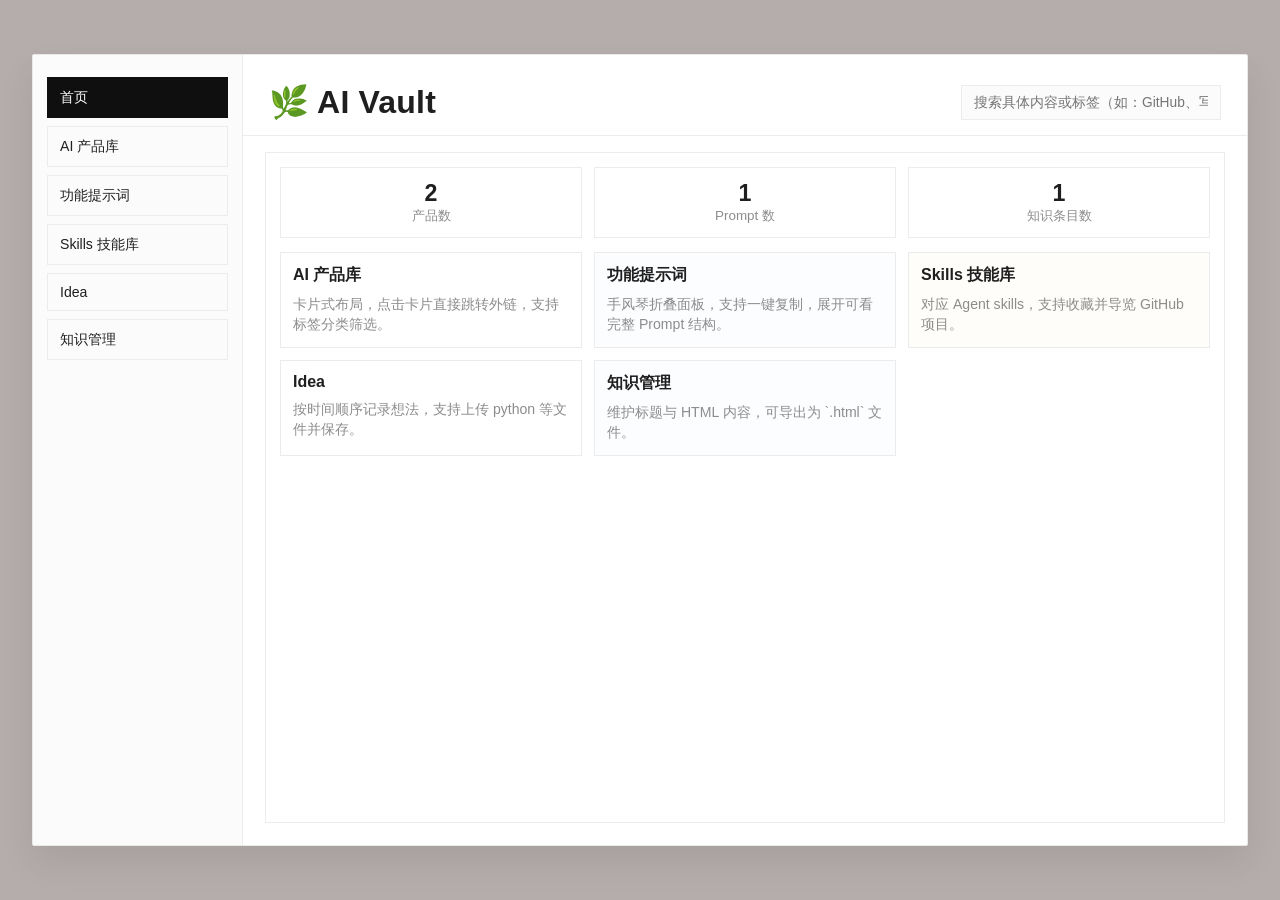
==== commit 7ab1fe57: "Update index.html" ====
--- a/index.html
+++ b/index.html
@@ -10,8 +10,7 @@
   <main class="page">
     <header class="topbar">
       <div>
-        <h1>🌿 个人 AI 站点</h1>
-        <p class="subtitle">简洁软萌风格 · 多页面导航</p>
+        <h1>🌿 AI Vault</h1>
       </div>
       <div class="topbar-right">
         <input id="homeSearch" class="search-input" placeholder="搜索具体内容或标签（如：GitHub、写作、国产）">
